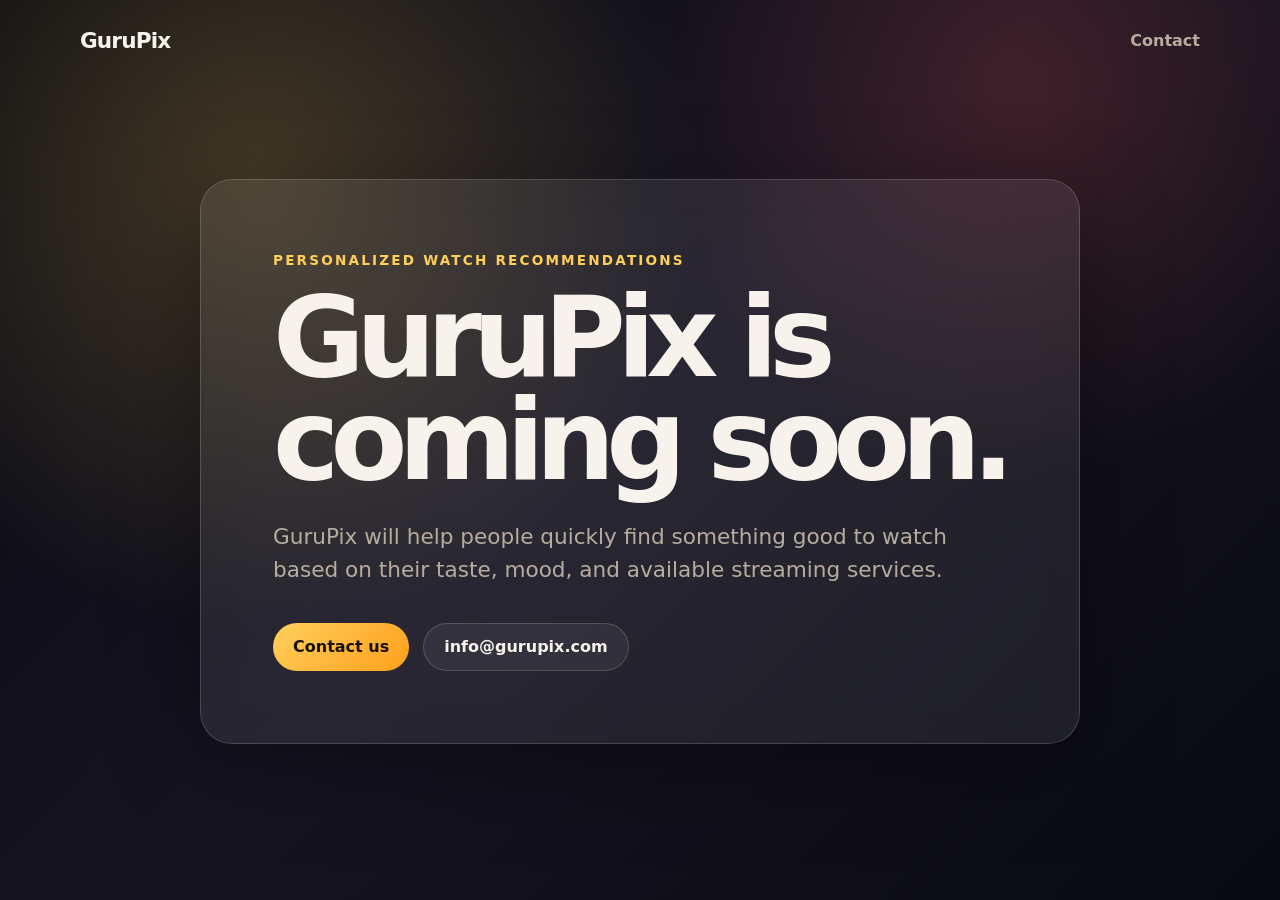
==== index.html @ 3fe3bb8f "Add local setup guide and placeholder website" ====
<!doctype html>
<html lang="en">
  <head>
    <meta charset="utf-8" />
    <meta name="viewport" content="width=device-width, initial-scale=1" />
    <title>GuruPix - Coming Soon</title>
    <meta
      name="description"
      content="GuruPix is a coming-soon app that helps people find what to watch next."
    />
    <link rel="stylesheet" href="./styles.css" />
  </head>
  <body>
    <header class="site-header">
      <a class="logo" href="./index.html">GuruPix</a>
      <nav aria-label="Main navigation">
        <a href="./contact.html">Contact</a>
      </nav>
    </header>

    <main class="hero">
      <section class="hero-card" aria-labelledby="page-title">
        <p class="eyebrow">Personalized watch recommendations</p>
        <h1 id="page-title">GuruPix is coming soon.</h1>
        <p class="lede">
          GuruPix will help people quickly find something good to watch based on
          their taste, mood, and available streaming services.
        </p>
        <div class="actions">
          <a class="button primary" href="./contact.html">Contact us</a>
          <a class="button secondary" href="mailto:info@gurupix.com">info@gurupix.com</a>
        </div>
      </section>
    </main>
  </body>
</html>
---- styles.css ----
:root {
  color-scheme: dark;
  --bg: #090a10;
  --panel: rgba(255, 255, 255, 0.08);
  --panel-border: rgba(255, 255, 255, 0.16);
  --text: #f7f3ec;
  --muted: #b7ad9f;
  --accent: #ffcf5c;
  --accent-strong: #ff9f1c;
}

* {
  box-sizing: border-box;
}

body {
  min-height: 100vh;
  margin: 0;
  font-family:
    Inter, ui-sans-serif, system-ui, -apple-system, BlinkMacSystemFont, "Segoe UI",
    sans-serif;
  color: var(--text);
  background:
    radial-gradient(circle at 20% 20%, rgba(255, 207, 92, 0.22), transparent 28rem),
    radial-gradient(circle at 80% 10%, rgba(255, 88, 88, 0.18), transparent 24rem),
    linear-gradient(135deg, #090a10 0%, #161421 48%, #090a10 100%);
}

a {
  color: inherit;
}

.site-header {
  display: flex;
  align-items: center;
  justify-content: space-between;
  width: min(1120px, calc(100% - 40px));
  margin: 0 auto;
  padding: 28px 0;
}

.logo {
  text-decoration: none;
  font-size: 1.35rem;
  font-weight: 800;
  letter-spacing: -0.04em;
}

nav a {
  color: var(--muted);
  text-decoration: none;
  font-weight: 650;
}

nav a:hover {
  color: var(--text);
}

.hero {
  display: grid;
  min-height: calc(100vh - 92px);
  place-items: center;
  padding: 32px 20px 80px;
}

.hero-card {
  width: min(880px, 100%);
  padding: clamp(32px, 6vw, 72px);
  border: 1px solid var(--panel-border);
  border-radius: 32px;
  background: var(--panel);
  box-shadow: 0 24px 90px rgba(0, 0, 0, 0.36);
  backdrop-filter: blur(18px);
}

.hero-card.narrow {
  width: min(720px, 100%);
}

.eyebrow {
  margin: 0 0 18px;
  color: var(--accent);
  font-size: 0.85rem;
  font-weight: 800;
  letter-spacing: 0.16em;
  text-transform: uppercase;
}

h1 {
  max-width: 760px;
  margin: 0;
  font-size: clamp(3rem, 9vw, 7rem);
  line-height: 0.92;
  letter-spacing: -0.08em;
}

.lede {
  max-width: 680px;
  margin: 28px 0 0;
  color: var(--muted);
  font-size: clamp(1.05rem, 2vw, 1.35rem);
  line-height: 1.55;
}

.actions {
  display: flex;
  flex-wrap: wrap;
  gap: 14px;
  margin-top: 36px;
}

.button {
  display: inline-flex;
  align-items: center;
  justify-content: center;
  min-height: 48px;
  padding: 0 20px;
  border-radius: 999px;
  text-decoration: none;
  font-weight: 800;
}

.button.primary {
  color: #171007;
  background: linear-gradient(135deg, var(--accent), var(--accent-strong));
}

.button.secondary {
  border: 1px solid var(--panel-border);
  color: var(--text);
  background: rgba(255, 255, 255, 0.06);
}

.contact-list {
  display: grid;
  gap: 14px;
  margin-top: 34px;
}

.contact-list a {
  display: block;
  padding: 18px 20px;
  border: 1px solid var(--panel-border);
  border-radius: 18px;
  color: var(--text);
  background: rgba(255, 255, 255, 0.06);
  text-decoration: none;
  font-weight: 750;
}

.contact-list a:hover {
  border-color: rgba(255, 207, 92, 0.55);
}

@media (max-width: 640px) {
  .site-header {
    width: min(100% - 28px, 1120px);
  }

  .hero {
    padding-inline: 14px;
  }

  .hero-card {
    border-radius: 24px;
  }
}
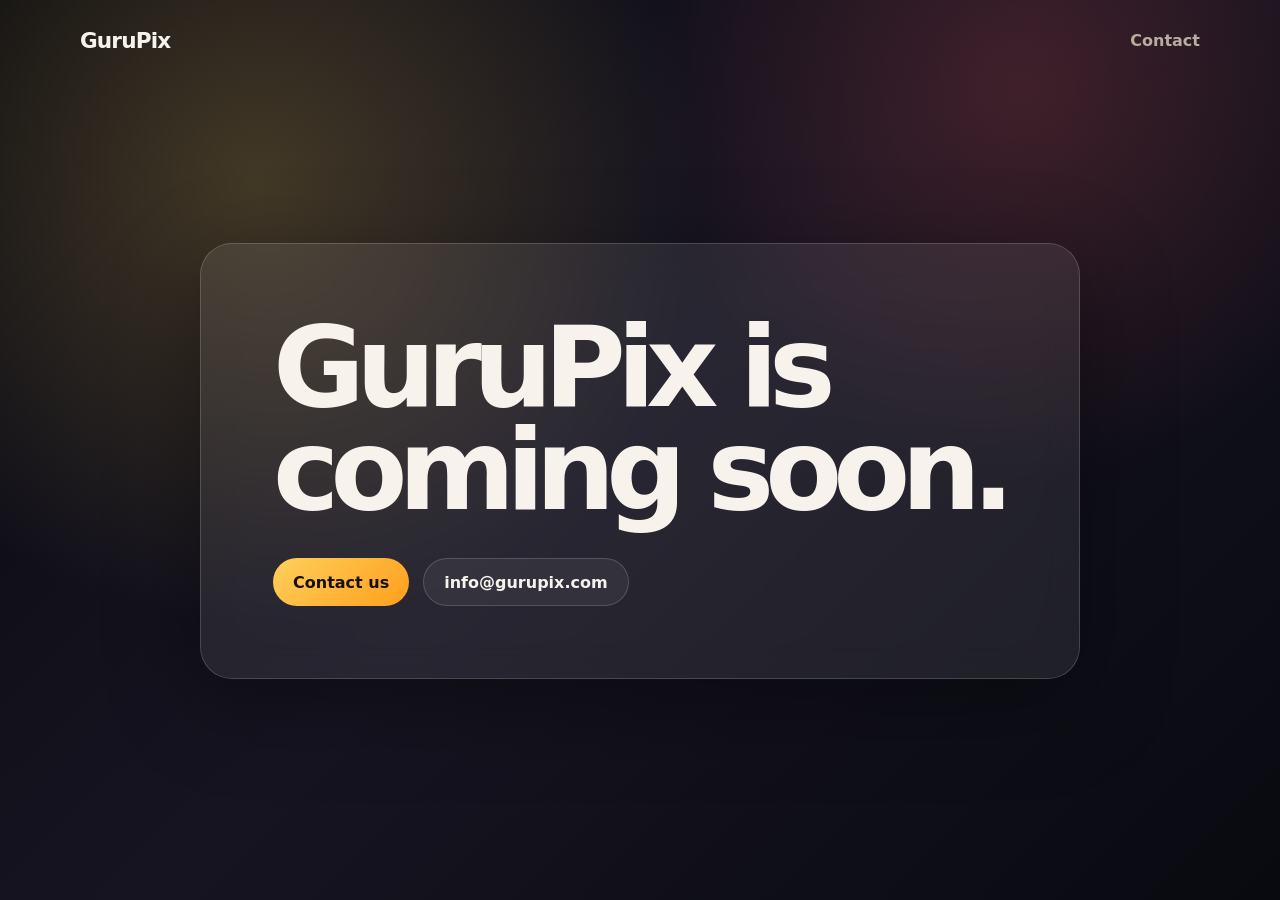
==== commit 6d13a9b0: "Simplify public website copy" ====
--- a/index.html
+++ b/index.html
@@ -4,10 +4,7 @@
     <meta charset="utf-8" />
     <meta name="viewport" content="width=device-width, initial-scale=1" />
     <title>GuruPix - Coming Soon</title>
-    <meta
-      name="description"
-      content="GuruPix is a coming-soon app that helps people find what to watch next."
-    />
+    <meta name="description" content="GuruPix is coming soon." />
     <link rel="stylesheet" href="./styles.css" />
   </head>
   <body>
@@ -20,12 +17,7 @@
 
     <main class="hero">
       <section class="hero-card" aria-labelledby="page-title">
-        <p class="eyebrow">Personalized watch recommendations</p>
         <h1 id="page-title">GuruPix is coming soon.</h1>
-        <p class="lede">
-          GuruPix will help people quickly find something good to watch based on
-          their taste, mood, and available streaming services.
-        </p>
         <div class="actions">
           <a class="button primary" href="./contact.html">Contact us</a>
           <a class="button secondary" href="mailto:info@gurupix.com">info@gurupix.com</a>
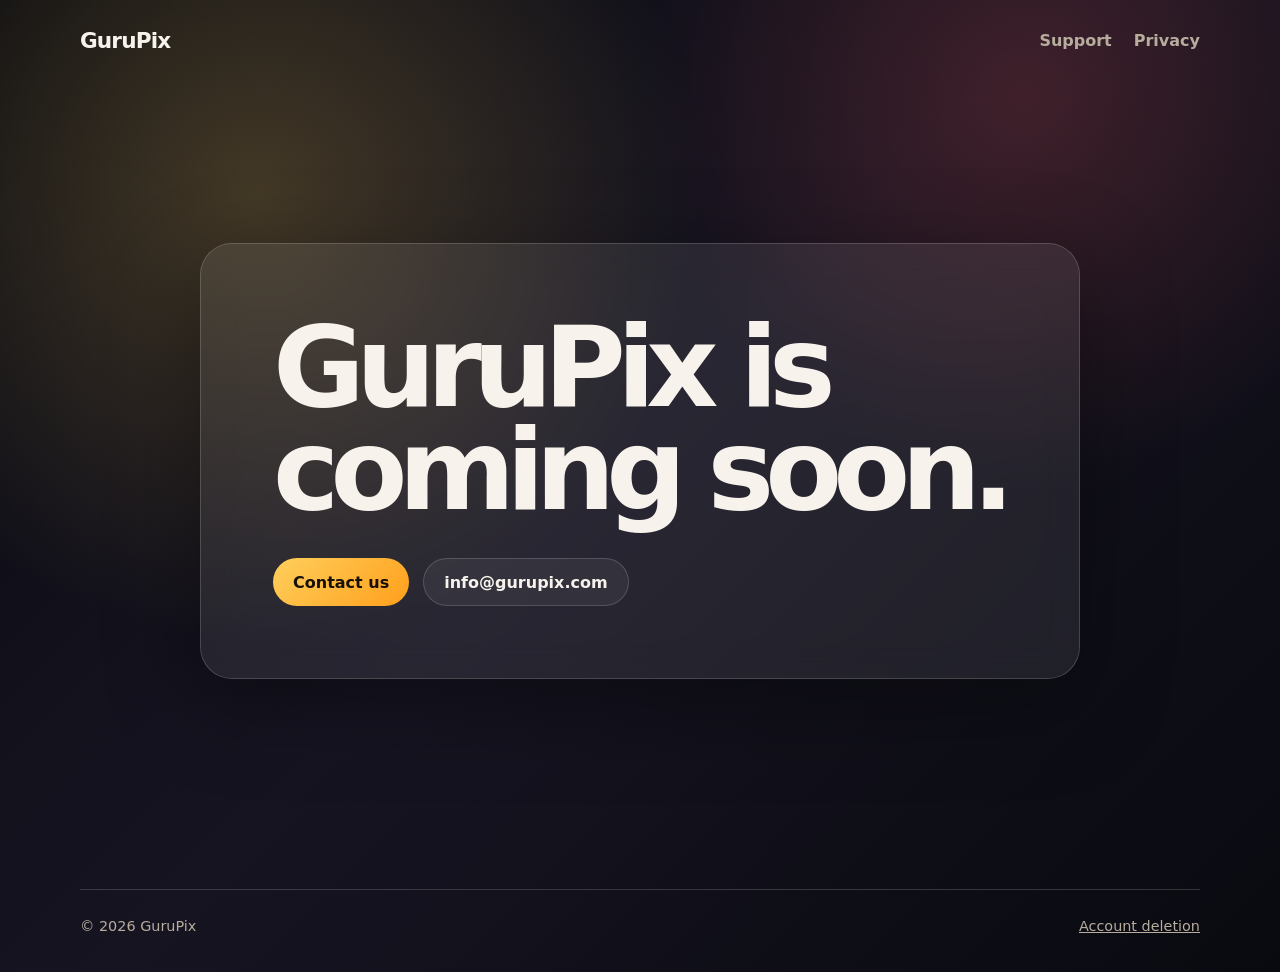
==== commit f179fa86: "Add privacy support and account deletion pages" ====
--- a/index.html
+++ b/index.html
@@ -11,7 +11,8 @@
     <header class="site-header">
       <a class="logo" href="./index.html">GuruPix</a>
       <nav aria-label="Main navigation">
-        <a href="./contact.html">Contact</a>
+        <a href="./support/">Support</a>
+        <a href="./privacy/">Privacy</a>
       </nav>
     </header>
 
@@ -24,5 +25,9 @@
         </div>
       </section>
     </main>
+    <footer class="site-footer">
+      <span>&copy; 2026 GuruPix</span>
+      <a href="./account-deletion/">Account deletion</a>
+    </footer>
   </body>
 </html>
--- a/styles.css
+++ b/styles.css
@@ -52,6 +52,11 @@
   font-weight: 650;
 }
 
+nav {
+  display: flex;
+  gap: 22px;
+}
+
 nav a:hover {
   color: var(--text);
 }
@@ -152,11 +157,116 @@
   border-color: rgba(255, 207, 92, 0.55);
 }
 
+.document-shell {
+  width: min(840px, calc(100% - 40px));
+  margin: 40px auto 80px;
+}
+
+.document-header {
+  border-bottom: 1px solid var(--panel-border);
+  padding-bottom: 32px;
+}
+
+.document-header h1 {
+  max-width: 760px;
+  font-size: clamp(2.5rem, 7vw, 5.5rem);
+  line-height: 1;
+}
+
+.updated {
+  margin: 18px 0 0;
+  color: var(--muted);
+  font-size: 0.92rem;
+}
+
+.document-content {
+  padding-top: 18px;
+}
+
+.document-content section {
+  padding: 24px 0;
+  border-bottom: 1px solid var(--panel-border);
+}
+
+.document-content h2 {
+  margin: 0 0 12px;
+  font-size: 1.35rem;
+}
+
+.document-content p,
+.document-content li {
+  color: var(--muted);
+  font-size: 1rem;
+  line-height: 1.7;
+}
+
+.document-content p {
+  margin: 0;
+}
+
+.document-content p + p {
+  margin-top: 12px;
+}
+
+.document-content ul,
+.document-content ol {
+  margin: 12px 0 0;
+  padding-left: 24px;
+}
+
+.document-content strong {
+  color: var(--text);
+}
+
+.document-content a {
+  color: var(--accent);
+}
+
+.notice {
+  margin: 26px 0 4px;
+  padding: 16px 18px;
+  border: 1px solid rgba(255, 207, 92, 0.45);
+  border-radius: 8px;
+  color: var(--muted);
+  background: rgba(255, 207, 92, 0.08);
+  line-height: 1.6;
+}
+
+.support-actions {
+  display: flex;
+  flex-wrap: wrap;
+  gap: 12px;
+  margin-top: 22px;
+}
+
+.site-footer {
+  display: flex;
+  justify-content: space-between;
+  width: min(1120px, calc(100% - 40px));
+  margin: 0 auto;
+  padding: 28px 0 38px;
+  border-top: 1px solid var(--panel-border);
+  color: var(--muted);
+  font-size: 0.9rem;
+}
+
+.site-footer a {
+  color: var(--muted);
+}
+
 @media (max-width: 640px) {
   .site-header {
     width: min(100% - 28px, 1120px);
   }
 
+  nav {
+    gap: 12px;
+  }
+
+  .document-shell {
+    width: min(100% - 28px, 840px);
+  }
+
   .hero {
     padding-inline: 14px;
   }
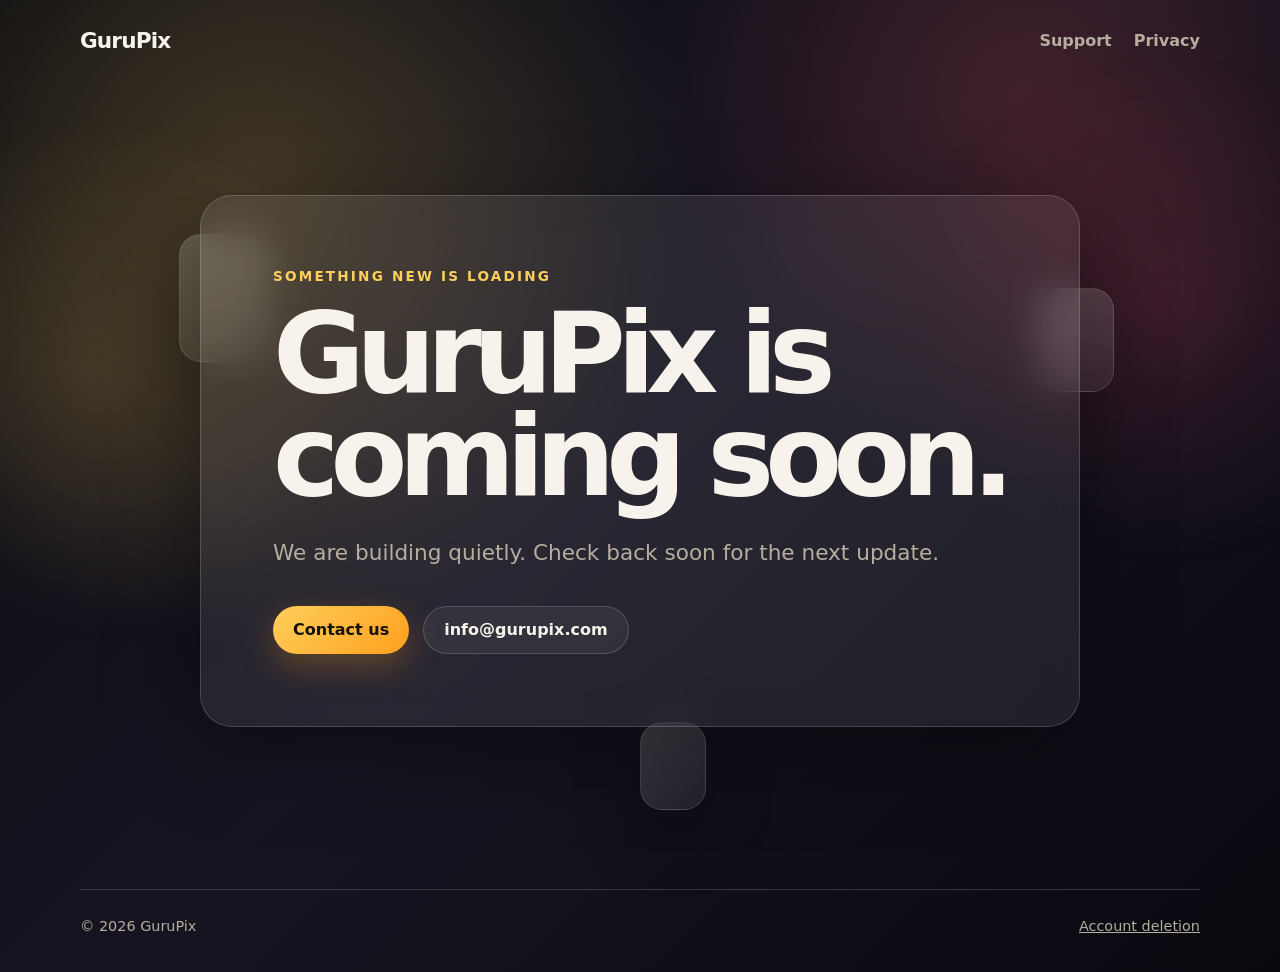
==== commit 6593da64: "Preserve public site design on policy pages" ====
--- a/index.html
+++ b/index.html
@@ -8,6 +8,14 @@
     <link rel="stylesheet" href="./styles.css" />
   </head>
   <body>
+    <div class="ambient ambient-one" aria-hidden="true"></div>
+    <div class="ambient ambient-two" aria-hidden="true"></div>
+    <div class="orbital" aria-hidden="true">
+      <span class="tile tile-one"></span>
+      <span class="tile tile-two"></span>
+      <span class="tile tile-three"></span>
+    </div>
+
     <header class="site-header">
       <a class="logo" href="./index.html">GuruPix</a>
       <nav aria-label="Main navigation">
@@ -18,7 +26,9 @@
 
     <main class="hero">
       <section class="hero-card" aria-labelledby="page-title">
+        <p class="eyebrow">Something new is loading</p>
         <h1 id="page-title">GuruPix is coming soon.</h1>
+        <p class="lede">We are building quietly. Check back soon for the next update.</p>
         <div class="actions">
           <a class="button primary" href="./contact.html">Contact us</a>
           <a class="button secondary" href="mailto:info@gurupix.com">info@gurupix.com</a>
--- a/styles.css
+++ b/styles.css
@@ -24,6 +24,77 @@
     radial-gradient(circle at 20% 20%, rgba(255, 207, 92, 0.22), transparent 28rem),
     radial-gradient(circle at 80% 10%, rgba(255, 88, 88, 0.18), transparent 24rem),
     linear-gradient(135deg, #090a10 0%, #161421 48%, #090a10 100%);
+  overflow-x: hidden;
+}
+
+.ambient {
+  position: fixed;
+  border-radius: 999px;
+  filter: blur(6px);
+  opacity: 0.58;
+  pointer-events: none;
+  transform: translate3d(0, 0, 0);
+}
+
+.ambient-one {
+  width: 36rem;
+  height: 36rem;
+  left: -12rem;
+  top: 10vh;
+  background: radial-gradient(circle, rgba(255, 207, 92, 0.22), transparent 66%);
+  animation: drift-one 14s ease-in-out infinite alternate;
+}
+
+.ambient-two {
+  width: 34rem;
+  height: 34rem;
+  right: -10rem;
+  top: 4vh;
+  background: radial-gradient(circle, rgba(255, 80, 126, 0.22), transparent 68%);
+  animation: drift-two 16s ease-in-out infinite alternate;
+}
+
+.orbital {
+  position: fixed;
+  inset: 0;
+  z-index: 0;
+  pointer-events: none;
+}
+
+.tile {
+  position: absolute;
+  display: block;
+  width: 92px;
+  height: 128px;
+  border: 1px solid rgba(255, 255, 255, 0.13);
+  border-radius: 22px;
+  background:
+    linear-gradient(145deg, rgba(255, 255, 255, 0.16), rgba(255, 255, 255, 0.03)),
+    rgba(255, 255, 255, 0.04);
+  box-shadow: 0 24px 70px rgba(0, 0, 0, 0.22);
+  backdrop-filter: blur(16px);
+}
+
+.tile-one {
+  left: 14vw;
+  top: 26vh;
+  animation: float-one 7s ease-in-out infinite;
+}
+
+.tile-two {
+  right: 13vw;
+  top: 32vh;
+  width: 76px;
+  height: 104px;
+  animation: float-two 8s ease-in-out infinite;
+}
+
+.tile-three {
+  left: 50%;
+  bottom: 10vh;
+  width: 66px;
+  height: 88px;
+  animation: float-three 9s ease-in-out infinite;
 }
 
 a {
@@ -31,6 +102,8 @@
 }
 
 .site-header {
+  position: relative;
+  z-index: 2;
   display: flex;
   align-items: center;
   justify-content: space-between;
@@ -46,6 +119,22 @@
   letter-spacing: -0.04em;
 }
 
+.logo,
+nav a,
+.button {
+  transition:
+    color 180ms ease,
+    border-color 180ms ease,
+    transform 180ms ease,
+    background 180ms ease;
+}
+
+.logo:hover,
+nav a:hover,
+.button:hover {
+  transform: translateY(-1px);
+}
+
 nav a {
   color: var(--muted);
   text-decoration: none;
@@ -62,6 +151,8 @@
 }
 
 .hero {
+  position: relative;
+  z-index: 1;
   display: grid;
   min-height: calc(100vh - 92px);
   place-items: center;
@@ -76,6 +167,7 @@
   background: var(--panel);
   box-shadow: 0 24px 90px rgba(0, 0, 0, 0.36);
   backdrop-filter: blur(18px);
+  animation: card-in 720ms ease-out both;
 }
 
 .hero-card.narrow {
@@ -128,6 +220,7 @@
 .button.primary {
   color: #171007;
   background: linear-gradient(135deg, var(--accent), var(--accent-strong));
+  box-shadow: 0 12px 34px rgba(255, 159, 28, 0.28);
 }
 
 .button.secondary {
@@ -158,6 +251,8 @@
 }
 
 .document-shell {
+  position: relative;
+  z-index: 1;
   width: min(840px, calc(100% - 40px));
   margin: 40px auto 80px;
 }
@@ -240,6 +335,8 @@
 }
 
 .site-footer {
+  position: relative;
+  z-index: 1;
   display: flex;
   justify-content: space-between;
   width: min(1120px, calc(100% - 40px));
@@ -250,6 +347,82 @@
   font-size: 0.9rem;
 }
 
+@keyframes card-in {
+  from {
+    opacity: 0;
+    transform: translateY(18px) scale(0.985);
+  }
+
+  to {
+    opacity: 1;
+    transform: translateY(0) scale(1);
+  }
+}
+
+@keyframes drift-one {
+  from {
+    transform: translate3d(0, 0, 0) scale(1);
+  }
+
+  to {
+    transform: translate3d(6rem, 2rem, 0) scale(1.08);
+  }
+}
+
+@keyframes drift-two {
+  from {
+    transform: translate3d(0, 0, 0) scale(1);
+  }
+
+  to {
+    transform: translate3d(-5rem, 4rem, 0) scale(1.06);
+  }
+}
+
+@keyframes float-one {
+  0%,
+  100% {
+    transform: translateY(0) rotate(-10deg);
+  }
+
+  50% {
+    transform: translateY(-18px) rotate(-6deg);
+  }
+}
+
+@keyframes float-two {
+  0%,
+  100% {
+    transform: translateY(0) rotate(12deg);
+  }
+
+  50% {
+    transform: translateY(16px) rotate(8deg);
+  }
+}
+
+@keyframes float-three {
+  0%,
+  100% {
+    transform: translateX(-50%) translateY(0) rotate(7deg);
+  }
+
+  50% {
+    transform: translateX(-50%) translateY(-14px) rotate(12deg);
+  }
+}
+
+@media (prefers-reduced-motion: reduce) {
+  *,
+  *::before,
+  *::after {
+    animation-duration: 1ms !important;
+    animation-iteration-count: 1 !important;
+    scroll-behavior: auto !important;
+    transition-duration: 1ms !important;
+  }
+}
+
 .site-footer a {
   color: var(--muted);
 }
@@ -274,4 +447,22 @@
   .hero-card {
     border-radius: 24px;
   }
-}
+
+  .tile {
+    opacity: 0.48;
+  }
+
+  .tile-one {
+    left: -18px;
+    top: 22vh;
+  }
+
+  .tile-two {
+    right: -18px;
+    top: 18vh;
+  }
+
+  .tile-three {
+    display: none;
+  }
+}
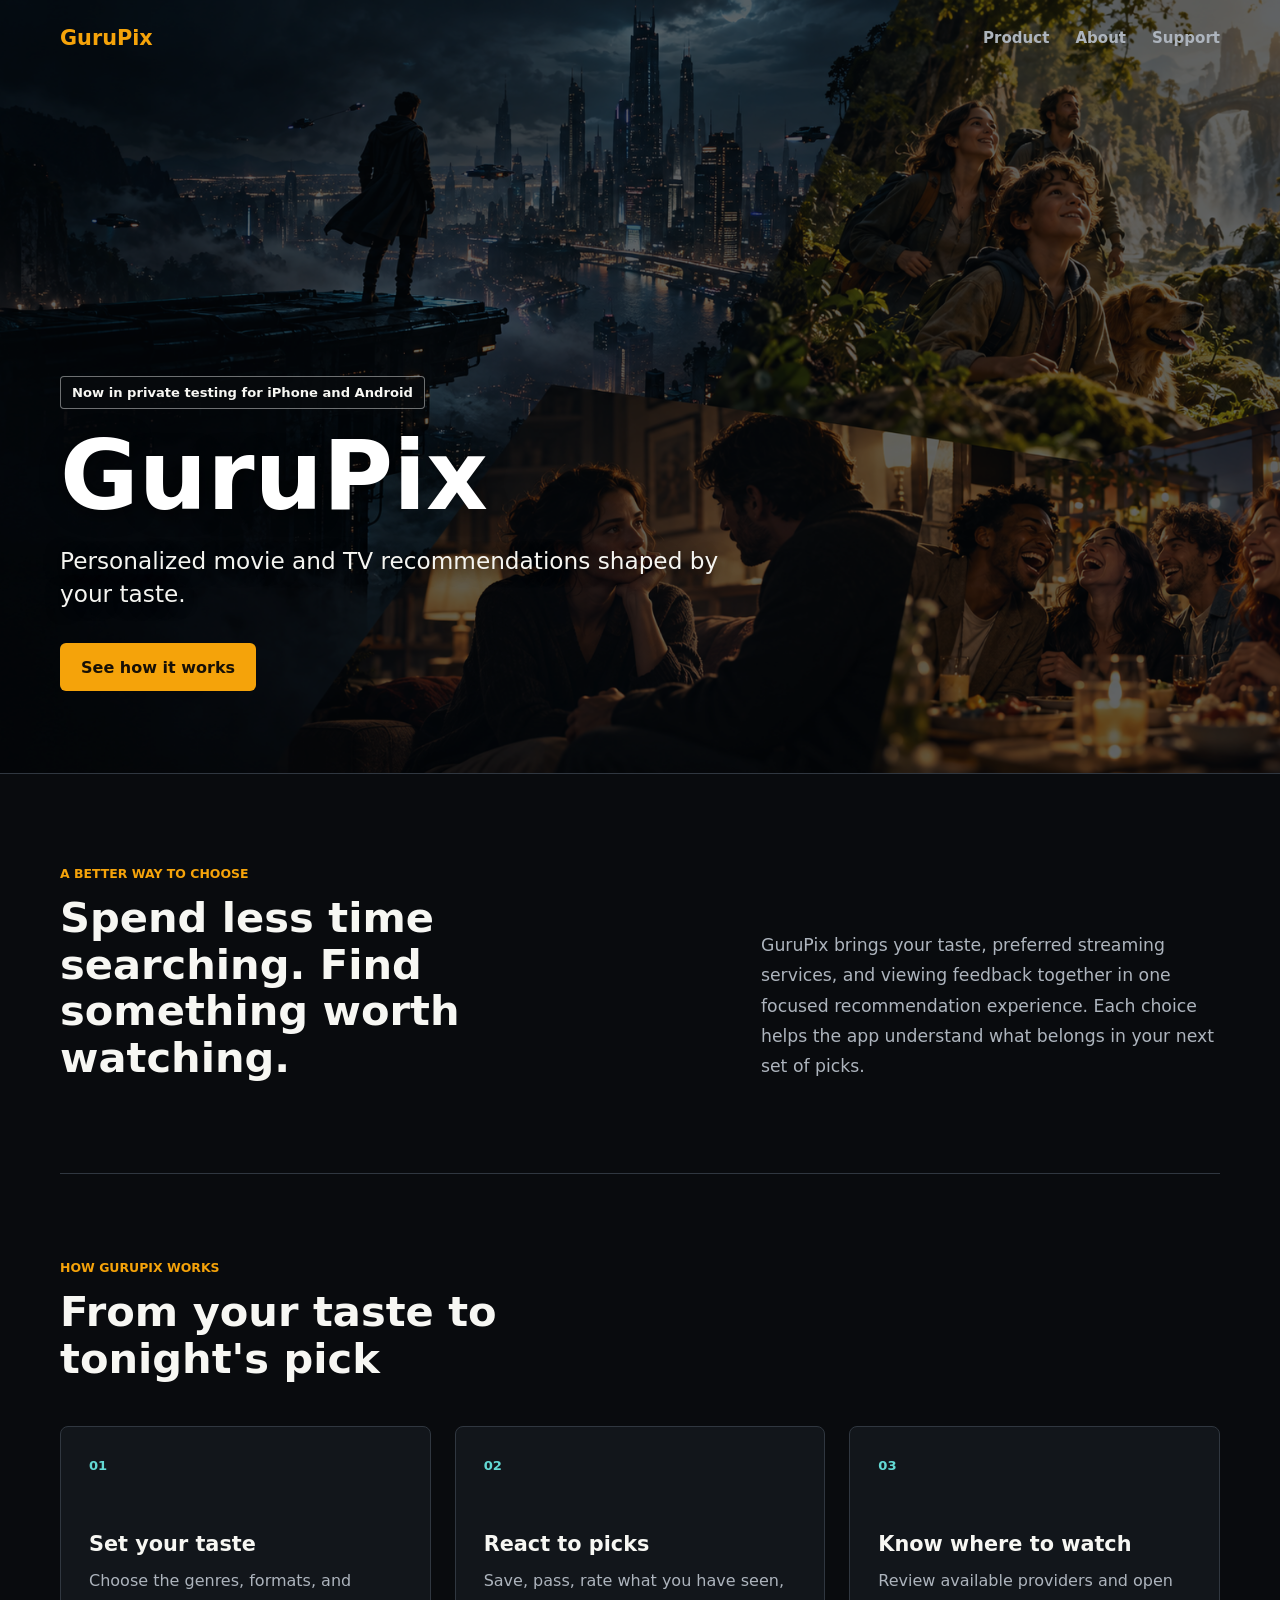
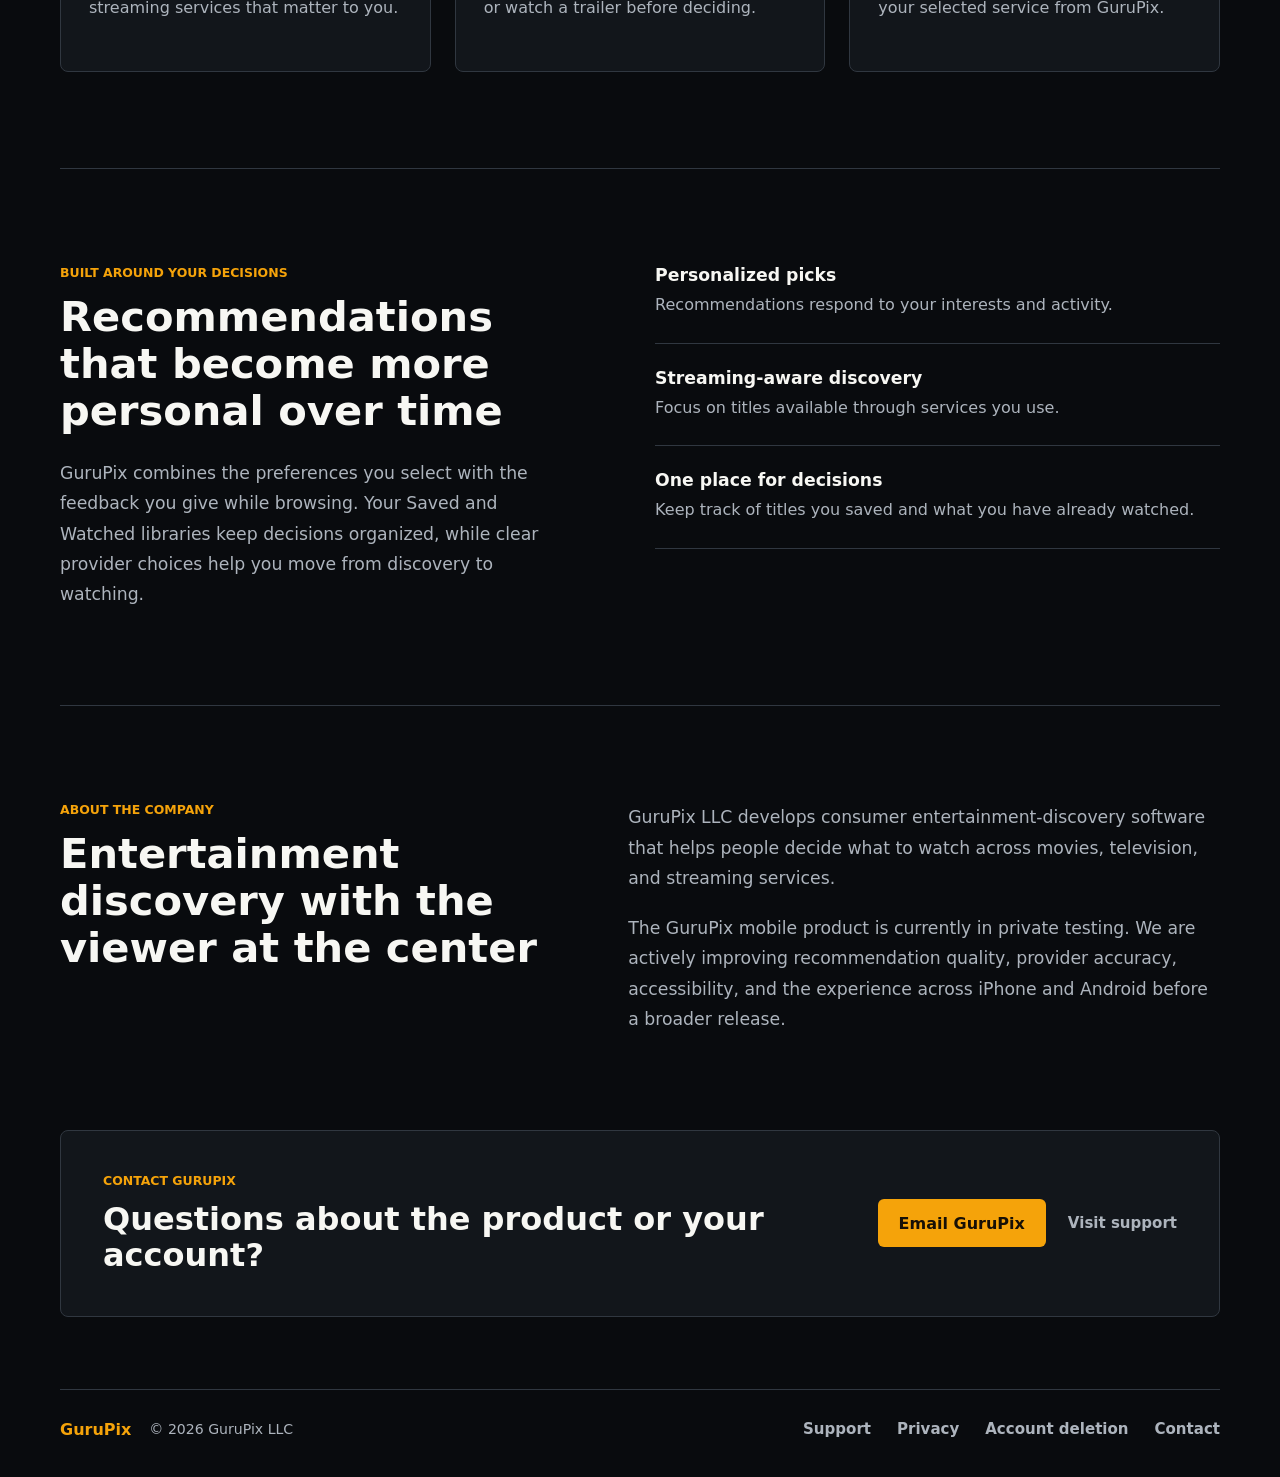
==== commit a8ce627c: "Launch public GuruPix company website" ====
--- a/index.html
+++ b/index.html
@@ -3,41 +3,165 @@
   <head>
     <meta charset="utf-8" />
     <meta name="viewport" content="width=device-width, initial-scale=1" />
-    <title>GuruPix - Coming Soon</title>
-    <meta name="description" content="GuruPix is coming soon." />
+    <title>GuruPix - Personalized Movie and TV Recommendations</title>
+    <meta
+      name="description"
+      content="GuruPix helps you find movies and TV shows that match your taste and streaming services."
+    />
+    <link rel="canonical" href="https://gurupix.com/" />
+    <meta property="og:title" content="GuruPix - Find your next watch" />
+    <meta
+      property="og:description"
+      content="Personalized movie and TV recommendations shaped by your taste."
+    />
+    <meta property="og:type" content="website" />
+    <meta property="og:url" content="https://gurupix.com/" />
+    <meta property="og:image" content="https://gurupix.com/assets/gurupix-hero.png" />
     <link rel="stylesheet" href="./styles.css" />
+    <script type="application/ld+json">
+      {
+        "@context": "https://schema.org",
+        "@type": "Organization",
+        "name": "GuruPix LLC",
+        "url": "https://gurupix.com/",
+        "email": "info@gurupix.com",
+        "brand": { "@type": "Brand", "name": "GuruPix" }
+      }
+    </script>
   </head>
-  <body>
-    <div class="ambient ambient-one" aria-hidden="true"></div>
-    <div class="ambient ambient-two" aria-hidden="true"></div>
-    <div class="orbital" aria-hidden="true">
-      <span class="tile tile-one"></span>
-      <span class="tile tile-two"></span>
-      <span class="tile tile-three"></span>
-    </div>
-
-    <header class="site-header">
-      <a class="logo" href="./index.html">GuruPix</a>
+  <body class="home-page">
+    <header class="site-header home-header">
+      <a class="logo" href="#top" aria-label="GuruPix home">GuruPix</a>
       <nav aria-label="Main navigation">
+        <a href="#product">Product</a>
+        <a href="#about">About</a>
         <a href="./support/">Support</a>
-        <a href="./privacy/">Privacy</a>
       </nav>
     </header>
 
-    <main class="hero">
-      <section class="hero-card" aria-labelledby="page-title">
-        <p class="eyebrow">Something new is loading</p>
-        <h1 id="page-title">GuruPix is coming soon.</h1>
-        <p class="lede">We are building quietly. Check back soon for the next update.</p>
-        <div class="actions">
-          <a class="button primary" href="./contact.html">Contact us</a>
-          <a class="button secondary" href="mailto:info@gurupix.com">info@gurupix.com</a>
+    <main>
+      <section class="home-hero" id="top" aria-labelledby="page-title">
+        <img
+          class="hero-image"
+          src="./assets/gurupix-hero.png"
+          alt="Original scenes representing science fiction, family adventure, drama, and comedy"
+          width="1672"
+          height="941"
+        />
+        <div class="hero-shade" aria-hidden="true"></div>
+        <div class="hero-content">
+          <p class="status-label">Now in private testing for iPhone and Android</p>
+          <h1 id="page-title">GuruPix</h1>
+          <p class="hero-statement">
+            Personalized movie and TV recommendations shaped by your taste.
+          </p>
+          <a class="button primary" href="#product">See how it works</a>
+        </div>
+      </section>
+
+      <section class="intro-section" id="product" aria-labelledby="product-title">
+        <div class="section-heading">
+          <p class="eyebrow">A better way to choose</p>
+          <h2 id="product-title">Spend less time searching. Find something worth watching.</h2>
+        </div>
+        <p class="section-copy">
+          GuruPix brings your taste, preferred streaming services, and viewing
+          feedback together in one focused recommendation experience. Each choice
+          helps the app understand what belongs in your next set of picks.
+        </p>
+      </section>
+
+      <section class="steps-section" aria-labelledby="how-title">
+        <div class="section-heading compact">
+          <p class="eyebrow">How GuruPix works</p>
+          <h2 id="how-title">From your taste to tonight's pick</h2>
+        </div>
+        <ol class="steps-grid">
+          <li>
+            <span class="step-number">01</span>
+            <h3>Set your taste</h3>
+            <p>Choose the genres, formats, and streaming services that matter to you.</p>
+          </li>
+          <li>
+            <span class="step-number">02</span>
+            <h3>React to picks</h3>
+            <p>Save, pass, rate what you have seen, or watch a trailer before deciding.</p>
+          </li>
+          <li>
+            <span class="step-number">03</span>
+            <h3>Know where to watch</h3>
+            <p>Review available providers and open your selected service from GuruPix.</p>
+          </li>
+        </ol>
+      </section>
+
+      <section class="capabilities-section" aria-labelledby="capabilities-title">
+        <div class="capabilities-copy">
+          <p class="eyebrow">Built around your decisions</p>
+          <h2 id="capabilities-title">Recommendations that become more personal over time</h2>
+          <p>
+            GuruPix combines the preferences you select with the feedback you give
+            while browsing. Your Saved and Watched libraries keep decisions organized,
+            while clear provider choices help you move from discovery to watching.
+          </p>
+        </div>
+        <ul class="feature-list">
+          <li>
+            <strong>Personalized picks</strong>
+            <span>Recommendations respond to your interests and activity.</span>
+          </li>
+          <li>
+            <strong>Streaming-aware discovery</strong>
+            <span>Focus on titles available through services you use.</span>
+          </li>
+          <li>
+            <strong>One place for decisions</strong>
+            <span>Keep track of titles you saved and what you have already watched.</span>
+          </li>
+        </ul>
+      </section>
+
+      <section class="about-section" id="about" aria-labelledby="about-title">
+        <div>
+          <p class="eyebrow">About the company</p>
+          <h2 id="about-title">Entertainment discovery with the viewer at the center</h2>
+        </div>
+        <div class="about-copy">
+          <p>
+            GuruPix LLC develops consumer entertainment-discovery software that helps
+            people decide what to watch across movies, television, and streaming services.
+          </p>
+          <p>
+            The GuruPix mobile product is currently in private testing. We are actively
+            improving recommendation quality, provider accuracy, accessibility, and the
+            experience across iPhone and Android before a broader release.
+          </p>
+        </div>
+      </section>
+
+      <section class="contact-band" aria-labelledby="contact-title">
+        <div>
+          <p class="eyebrow">Contact GuruPix</p>
+          <h2 id="contact-title">Questions about the product or your account?</h2>
+        </div>
+        <div class="contact-actions">
+          <a class="button primary" href="mailto:info@gurupix.com">Email GuruPix</a>
+          <a class="text-link" href="./support/">Visit support</a>
         </div>
       </section>
     </main>
-    <footer class="site-footer">
-      <span>&copy; 2026 GuruPix</span>
-      <a href="./account-deletion/">Account deletion</a>
+
+    <footer class="site-footer full-footer">
+      <div>
+        <a class="footer-brand" href="#top">GuruPix</a>
+        <span>&copy; 2026 GuruPix LLC</span>
+      </div>
+      <nav aria-label="Footer navigation">
+        <a href="./support/">Support</a>
+        <a href="./privacy/">Privacy</a>
+        <a href="./account-deletion/">Account deletion</a>
+        <a href="./contact.html">Contact</a>
+      </nav>
     </footer>
   </body>
 </html>
--- a/styles.css
+++ b/styles.css
@@ -1,468 +1,340 @@
 :root {
   color-scheme: dark;
-  --bg: #090a10;
-  --panel: rgba(255, 255, 255, 0.08);
-  --panel-border: rgba(255, 255, 255, 0.16);
-  --text: #f7f3ec;
-  --muted: #b7ad9f;
-  --accent: #ffcf5c;
-  --accent-strong: #ff9f1c;
-}
-
-* {
-  box-sizing: border-box;
-}
-
+  --bg: #090b0e;
+  --surface: #12161b;
+  --surface-raised: #191e24;
+  --line: #303740;
+  --text: #f7f7f3;
+  --muted: #adb4bd;
+  --accent: #f5a30a;
+  --accent-hover: #ffb52b;
+  --cyan: #63d9d4;
+  --content: 1160px;
+}
+
+* { box-sizing: border-box; }
+html { scroll-behavior: smooth; }
 body {
   min-height: 100vh;
   margin: 0;
-  font-family:
-    Inter, ui-sans-serif, system-ui, -apple-system, BlinkMacSystemFont, "Segoe UI",
-    sans-serif;
   color: var(--text);
-  background:
-    radial-gradient(circle at 20% 20%, rgba(255, 207, 92, 0.22), transparent 28rem),
-    radial-gradient(circle at 80% 10%, rgba(255, 88, 88, 0.18), transparent 24rem),
-    linear-gradient(135deg, #090a10 0%, #161421 48%, #090a10 100%);
-  overflow-x: hidden;
-}
-
-.ambient {
-  position: fixed;
-  border-radius: 999px;
-  filter: blur(6px);
-  opacity: 0.58;
-  pointer-events: none;
-  transform: translate3d(0, 0, 0);
-}
-
-.ambient-one {
-  width: 36rem;
-  height: 36rem;
-  left: -12rem;
-  top: 10vh;
-  background: radial-gradient(circle, rgba(255, 207, 92, 0.22), transparent 66%);
-  animation: drift-one 14s ease-in-out infinite alternate;
-}
-
-.ambient-two {
-  width: 34rem;
-  height: 34rem;
-  right: -10rem;
-  top: 4vh;
-  background: radial-gradient(circle, rgba(255, 80, 126, 0.22), transparent 68%);
-  animation: drift-two 16s ease-in-out infinite alternate;
-}
-
-.orbital {
-  position: fixed;
-  inset: 0;
-  z-index: 0;
-  pointer-events: none;
-}
-
-.tile {
-  position: absolute;
-  display: block;
-  width: 92px;
-  height: 128px;
-  border: 1px solid rgba(255, 255, 255, 0.13);
-  border-radius: 22px;
-  background:
-    linear-gradient(145deg, rgba(255, 255, 255, 0.16), rgba(255, 255, 255, 0.03)),
-    rgba(255, 255, 255, 0.04);
-  box-shadow: 0 24px 70px rgba(0, 0, 0, 0.22);
-  backdrop-filter: blur(16px);
-}
-
-.tile-one {
-  left: 14vw;
-  top: 26vh;
-  animation: float-one 7s ease-in-out infinite;
-}
-
-.tile-two {
-  right: 13vw;
-  top: 32vh;
-  width: 76px;
-  height: 104px;
-  animation: float-two 8s ease-in-out infinite;
-}
-
-.tile-three {
-  left: 50%;
-  bottom: 10vh;
-  width: 66px;
-  height: 88px;
-  animation: float-three 9s ease-in-out infinite;
-}
-
-a {
-  color: inherit;
-}
+  background: var(--bg);
+  font-family: Inter, ui-sans-serif, system-ui, -apple-system, BlinkMacSystemFont, "Segoe UI", sans-serif;
+  letter-spacing: 0;
+}
+a { color: inherit; }
+img { display: block; max-width: 100%; }
+.ambient, .orbital { display: none; }
 
 .site-header {
   position: relative;
-  z-index: 2;
+  z-index: 10;
   display: flex;
   align-items: center;
   justify-content: space-between;
-  width: min(1120px, calc(100% - 40px));
+  width: min(var(--content), calc(100% - 48px));
+  min-height: 76px;
   margin: 0 auto;
-  padding: 28px 0;
-}
-
-.logo {
+}
+.home-header { position: absolute; right: 0; left: 0; }
+.logo, .footer-brand {
+  color: var(--accent);
   text-decoration: none;
-  font-size: 1.35rem;
-  font-weight: 800;
-  letter-spacing: -0.04em;
-}
-
-.logo,
-nav a,
-.button {
-  transition:
-    color 180ms ease,
-    border-color 180ms ease,
-    transform 180ms ease,
-    background 180ms ease;
-}
-
-.logo:hover,
-nav a:hover,
-.button:hover {
-  transform: translateY(-1px);
-}
-
-nav a {
+  font-size: 1.3rem;
+  font-weight: 850;
+}
+.site-header nav, .site-footer nav {
+  display: flex;
+  align-items: center;
+  gap: 26px;
+}
+.site-header nav a, .site-footer nav a, .text-link {
   color: var(--muted);
   text-decoration: none;
-  font-weight: 650;
-}
-
-nav {
-  display: flex;
-  gap: 22px;
-}
-
-nav a:hover {
-  color: var(--text);
-}
-
-.hero {
+  font-size: 0.94rem;
+  font-weight: 700;
+}
+.site-header nav a:hover, .site-header nav a:focus-visible,
+.site-footer nav a:hover, .site-footer nav a:focus-visible,
+.text-link:hover, .text-link:focus-visible { color: var(--text); }
+
+.home-hero {
+  position: relative;
+  display: flex;
+  min-height: min(780px, 86vh);
+  align-items: flex-end;
+  overflow: hidden;
+  border-bottom: 1px solid var(--line);
+}
+.hero-image, .hero-shade {
+  position: absolute;
+  inset: 0;
+  width: 100%;
+  height: 100%;
+}
+.hero-image { object-fit: cover; object-position: center; }
+.hero-shade { background: rgba(4, 7, 10, 0.62); }
+.hero-content {
   position: relative;
   z-index: 1;
-  display: grid;
-  min-height: calc(100vh - 92px);
-  place-items: center;
-  padding: 32px 20px 80px;
-}
-
-.hero-card {
-  width: min(880px, 100%);
-  padding: clamp(32px, 6vw, 72px);
-  border: 1px solid var(--panel-border);
-  border-radius: 32px;
-  background: var(--panel);
-  box-shadow: 0 24px 90px rgba(0, 0, 0, 0.36);
-  backdrop-filter: blur(18px);
-  animation: card-in 720ms ease-out both;
-}
-
-.hero-card.narrow {
-  width: min(720px, 100%);
-}
-
-.eyebrow {
-  margin: 0 0 18px;
-  color: var(--accent);
-  font-size: 0.85rem;
-  font-weight: 800;
-  letter-spacing: 0.16em;
-  text-transform: uppercase;
-}
-
-h1 {
-  max-width: 760px;
-  margin: 0;
-  font-size: clamp(3rem, 9vw, 7rem);
-  line-height: 0.92;
-  letter-spacing: -0.08em;
-}
-
-.lede {
+  width: min(var(--content), calc(100% - 48px));
+  margin: 0 auto;
+  padding: 160px 0 82px;
+}
+.status-label {
+  display: inline-block;
+  margin: 0 0 22px;
+  padding: 8px 11px;
+  border: 1px solid rgba(255, 255, 255, 0.42);
+  border-radius: 4px;
+  color: var(--text);
+  background: rgba(9, 11, 14, 0.74);
+  font-size: 0.82rem;
+  font-weight: 750;
+}
+h1, h2, h3, p { letter-spacing: 0; }
+.home-hero h1 {
+  margin: 0;
+  color: #fff;
+  font-size: 6rem;
+  line-height: 0.94;
+  text-shadow: 0 2px 22px rgba(0, 0, 0, 0.62);
+}
+.hero-statement {
   max-width: 680px;
-  margin: 28px 0 0;
-  color: var(--muted);
-  font-size: clamp(1.05rem, 2vw, 1.35rem);
-  line-height: 1.55;
-}
-
-.actions {
-  display: flex;
-  flex-wrap: wrap;
-  gap: 14px;
-  margin-top: 36px;
-}
-
+  margin: 22px 0 32px;
+  color: #f5f5f1;
+  font-size: 1.45rem;
+  line-height: 1.45;
+  text-shadow: 0 2px 16px rgba(0, 0, 0, 0.72);
+}
 .button {
   display: inline-flex;
+  min-height: 48px;
   align-items: center;
   justify-content: center;
-  min-height: 48px;
   padding: 0 20px;
-  border-radius: 999px;
+  border: 1px solid transparent;
+  border-radius: 6px;
   text-decoration: none;
   font-weight: 800;
-}
-
-.button.primary {
-  color: #171007;
-  background: linear-gradient(135deg, var(--accent), var(--accent-strong));
-  box-shadow: 0 12px 34px rgba(255, 159, 28, 0.28);
-}
-
-.button.secondary {
-  border: 1px solid var(--panel-border);
-  color: var(--text);
-  background: rgba(255, 255, 255, 0.06);
-}
-
-.contact-list {
-  display: grid;
-  gap: 14px;
-  margin-top: 34px;
-}
-
-.contact-list a {
-  display: block;
-  padding: 18px 20px;
-  border: 1px solid var(--panel-border);
-  border-radius: 18px;
-  color: var(--text);
-  background: rgba(255, 255, 255, 0.06);
-  text-decoration: none;
-  font-weight: 750;
-}
-
-.contact-list a:hover {
-  border-color: rgba(255, 207, 92, 0.55);
-}
+  transition: background-color 160ms ease, border-color 160ms ease, color 160ms ease;
+}
+.button.primary { color: #171006; background: var(--accent); }
+.button.primary:hover, .button.primary:focus-visible { background: var(--accent-hover); }
+.button.secondary { border-color: var(--line); color: var(--text); background: var(--surface-raised); }
+.button.secondary:hover, .button.secondary:focus-visible { border-color: var(--muted); }
+
+.intro-section, .steps-section, .capabilities-section, .about-section, .contact-band {
+  width: min(var(--content), calc(100% - 48px));
+  margin: 0 auto;
+}
+.intro-section {
+  display: grid;
+  grid-template-columns: minmax(0, 1.15fr) minmax(300px, 0.85fr);
+  gap: 80px;
+  padding: 92px 0;
+  align-items: end;
+}
+.section-heading h2, .capabilities-copy h2, .about-section h2, .contact-band h2 {
+  margin: 0;
+  font-size: 2.6rem;
+  line-height: 1.12;
+}
+.section-heading.compact h2 { max-width: 650px; }
+.eyebrow {
+  margin: 0 0 14px;
+  color: var(--accent);
+  font-size: 0.78rem;
+  font-weight: 850;
+  text-transform: uppercase;
+}
+.section-copy, .capabilities-copy > p:last-child, .about-copy p {
+  margin: 0;
+  color: var(--muted);
+  font-size: 1.08rem;
+  line-height: 1.75;
+}
+.steps-section { padding: 86px 0 96px; border-top: 1px solid var(--line); }
+.steps-grid {
+  display: grid;
+  grid-template-columns: repeat(3, minmax(0, 1fr));
+  gap: 24px;
+  margin: 44px 0 0;
+  padding: 0;
+  list-style: none;
+}
+.steps-grid li {
+  min-height: 246px;
+  padding: 28px;
+  border: 1px solid var(--line);
+  border-radius: 8px;
+  background: var(--surface);
+}
+.step-number { color: var(--cyan); font-size: 0.82rem; font-weight: 850; }
+.steps-grid h3 { margin: 58px 0 12px; font-size: 1.3rem; }
+.steps-grid p, .feature-list span { margin: 0; color: var(--muted); line-height: 1.65; }
+.capabilities-section {
+  display: grid;
+  grid-template-columns: minmax(0, 0.95fr) minmax(360px, 1.05fr);
+  gap: 84px;
+  padding: 96px 0;
+  border-top: 1px solid var(--line);
+}
+.capabilities-copy > p:last-child { margin-top: 24px; }
+.feature-list { margin: 0; padding: 0; list-style: none; }
+.feature-list li {
+  display: grid;
+  gap: 7px;
+  padding: 24px 0;
+  border-bottom: 1px solid var(--line);
+}
+.feature-list li:first-child { padding-top: 0; }
+.feature-list strong { font-size: 1.08rem; }
+.about-section {
+  display: grid;
+  grid-template-columns: minmax(0, 0.9fr) minmax(360px, 1.1fr);
+  gap: 84px;
+  padding: 96px 0;
+  border-top: 1px solid var(--line);
+}
+.about-copy { display: grid; gap: 20px; }
+.contact-band {
+  display: flex;
+  align-items: center;
+  justify-content: space-between;
+  gap: 48px;
+  margin-bottom: 72px;
+  padding: 42px;
+  border: 1px solid var(--line);
+  border-radius: 8px;
+  background: var(--surface);
+}
+.contact-band h2 { max-width: 680px; font-size: 2rem; }
+.contact-actions { display: flex; align-items: center; gap: 22px; flex: 0 0 auto; }
 
 .document-shell {
-  position: relative;
-  z-index: 1;
-  width: min(840px, calc(100% - 40px));
-  margin: 40px auto 80px;
-}
-
-.document-header {
-  border-bottom: 1px solid var(--panel-border);
-  padding-bottom: 32px;
-}
-
-.document-header h1 {
+  width: min(840px, calc(100% - 48px));
+  min-height: calc(100vh - 190px);
+  margin: 44px auto 80px;
+}
+.document-header { padding: 48px 0 36px; border-bottom: 1px solid var(--line); }
+.document-header h1, .account-action-shell h1 {
   max-width: 760px;
-  font-size: clamp(2.5rem, 7vw, 5.5rem);
-  line-height: 1;
-}
-
-.updated {
-  margin: 18px 0 0;
-  color: var(--muted);
-  font-size: 0.92rem;
-}
-
-.document-content {
-  padding-top: 18px;
-}
-
-.document-content section {
-  padding: 24px 0;
-  border-bottom: 1px solid var(--panel-border);
-}
-
-.document-content h2 {
-  margin: 0 0 12px;
-  font-size: 1.35rem;
-}
-
-.document-content p,
-.document-content li {
+  margin: 0;
+  font-size: 3.8rem;
+  line-height: 1.02;
+  letter-spacing: 0;
+}
+.lede {
+  max-width: 690px;
+  margin: 22px 0 0;
+  color: var(--muted);
+  font-size: 1.15rem;
+  line-height: 1.65;
+}
+.updated { margin: 18px 0 0; color: var(--muted); font-size: 0.92rem; }
+.document-content { padding-top: 18px; }
+.document-content section { padding: 26px 0; border-bottom: 1px solid var(--line); }
+.document-content h2 { margin: 0 0 12px; font-size: 1.35rem; }
+.document-content p, .document-content li {
   color: var(--muted);
   font-size: 1rem;
   line-height: 1.7;
 }
-
-.document-content p {
-  margin: 0;
-}
-
-.document-content p + p {
-  margin-top: 12px;
-}
-
-.document-content ul,
-.document-content ol {
-  margin: 12px 0 0;
-  padding-left: 24px;
-}
-
-.document-content strong {
-  color: var(--text);
-}
-
-.document-content a {
-  color: var(--accent);
-}
-
+.document-content p { margin: 0; }
+.document-content p + p { margin-top: 12px; }
+.document-content ul, .document-content ol { margin: 12px 0 0; padding-left: 24px; }
+.document-content strong { color: var(--text); }
+.document-content a, .account-support-link { color: var(--accent); }
 .notice {
   margin: 26px 0 4px;
   padding: 16px 18px;
-  border: 1px solid rgba(255, 207, 92, 0.45);
+  border: 1px solid #765a20;
   border-radius: 8px;
   color: var(--muted);
-  background: rgba(255, 207, 92, 0.08);
+  background: #1f1b13;
   line-height: 1.6;
 }
-
-.support-actions {
-  display: flex;
-  flex-wrap: wrap;
-  gap: 12px;
-  margin-top: 22px;
-}
-
+.support-actions { display: flex; flex-wrap: wrap; gap: 12px; margin-top: 24px; }
+.account-action-shell {
+  width: min(720px, calc(100% - 48px));
+  min-height: calc(100vh - 210px);
+  margin: 44px auto 72px;
+  padding: 24px 0;
+}
+.account-action-shell .button { margin-top: 30px; }
+.account-action-icon {
+  display: grid;
+  width: 64px;
+  height: 64px;
+  margin-bottom: 28px;
+  border: 1px solid #317d85;
+  border-radius: 8px;
+  place-items: center;
+  color: var(--cyan);
+  background: #10272a;
+  font-size: 1.8rem;
+  font-weight: 900;
+}
+.account-action-help {
+  max-width: 620px;
+  margin: 30px 0 0;
+  color: var(--muted);
+  font-size: 0.98rem;
+  line-height: 1.65;
+}
+.account-support-link { display: inline-block; margin-top: 20px; font-weight: 750; }
 .site-footer {
-  position: relative;
-  z-index: 1;
-  display: flex;
+  display: flex;
+  align-items: center;
   justify-content: space-between;
-  width: min(1120px, calc(100% - 40px));
+  width: min(var(--content), calc(100% - 48px));
   margin: 0 auto;
-  padding: 28px 0 38px;
-  border-top: 1px solid var(--panel-border);
-  color: var(--muted);
-  font-size: 0.9rem;
-}
-
-@keyframes card-in {
-  from {
-    opacity: 0;
-    transform: translateY(18px) scale(0.985);
+  padding: 30px 0 38px;
+  border-top: 1px solid var(--line);
+  color: var(--muted);
+  font-size: 0.88rem;
+}
+.site-footer > div { display: flex; align-items: center; gap: 18px; }
+.site-footer > a { color: var(--muted); }
+.footer-brand { font-size: 1rem; }
+
+@media (max-width: 800px) {
+  .home-hero h1 { font-size: 4.5rem; }
+  .intro-section, .capabilities-section, .about-section { grid-template-columns: 1fr; gap: 30px; }
+  .steps-grid { grid-template-columns: 1fr; }
+  .steps-grid li { min-height: auto; }
+  .steps-grid h3 { margin-top: 30px; }
+  .contact-band { align-items: flex-start; flex-direction: column; }
+  .site-footer, .site-footer > div { align-items: flex-start; flex-direction: column; }
+}
+
+@media (max-width: 560px) {
+  .site-header, .hero-content, .intro-section, .steps-section, .capabilities-section,
+  .about-section, .contact-band, .site-footer, .document-shell, .account-action-shell {
+    width: min(100% - 32px, var(--content));
   }
-
-  to {
-    opacity: 1;
-    transform: translateY(0) scale(1);
-  }
-}
-
-@keyframes drift-one {
-  from {
-    transform: translate3d(0, 0, 0) scale(1);
-  }
-
-  to {
-    transform: translate3d(6rem, 2rem, 0) scale(1.08);
-  }
-}
-
-@keyframes drift-two {
-  from {
-    transform: translate3d(0, 0, 0) scale(1);
-  }
-
-  to {
-    transform: translate3d(-5rem, 4rem, 0) scale(1.06);
-  }
-}
-
-@keyframes float-one {
-  0%,
-  100% {
-    transform: translateY(0) rotate(-10deg);
-  }
-
-  50% {
-    transform: translateY(-18px) rotate(-6deg);
-  }
-}
-
-@keyframes float-two {
-  0%,
-  100% {
-    transform: translateY(0) rotate(12deg);
-  }
-
-  50% {
-    transform: translateY(16px) rotate(8deg);
-  }
-}
-
-@keyframes float-three {
-  0%,
-  100% {
-    transform: translateX(-50%) translateY(0) rotate(7deg);
-  }
-
-  50% {
-    transform: translateX(-50%) translateY(-14px) rotate(12deg);
-  }
+  .site-header { min-height: 68px; }
+  .site-header nav { gap: 13px; }
+  .site-header nav a { font-size: 0.82rem; }
+  .home-header nav a:nth-child(2) { display: none; }
+  .home-hero { min-height: 660px; }
+  .hero-image { object-position: 55% center; }
+  .hero-content { padding-bottom: 54px; }
+  .home-hero h1 { font-size: 3.75rem; }
+  .hero-statement { font-size: 1.18rem; }
+  .intro-section, .steps-section, .capabilities-section, .about-section { padding: 68px 0; }
+  .section-heading h2, .capabilities-copy h2, .about-section h2 { font-size: 2rem; }
+  .contact-band { margin-bottom: 48px; padding: 28px 22px; }
+  .contact-band h2 { font-size: 1.65rem; }
+  .contact-actions { align-items: flex-start; flex-direction: column; }
+  .document-header { padding-top: 24px; }
+  .document-header h1, .account-action-shell h1 { font-size: 2.7rem; }
+  .site-footer nav { align-items: flex-start; flex-wrap: wrap; gap: 12px 18px; }
 }
 
 @media (prefers-reduced-motion: reduce) {
-  *,
-  *::before,
-  *::after {
-    animation-duration: 1ms !important;
-    animation-iteration-count: 1 !important;
-    scroll-behavior: auto !important;
-    transition-duration: 1ms !important;
-  }
-}
-
-.site-footer a {
-  color: var(--muted);
-}
-
-@media (max-width: 640px) {
-  .site-header {
-    width: min(100% - 28px, 1120px);
-  }
-
-  nav {
-    gap: 12px;
-  }
-
-  .document-shell {
-    width: min(100% - 28px, 840px);
-  }
-
-  .hero {
-    padding-inline: 14px;
-  }
-
-  .hero-card {
-    border-radius: 24px;
-  }
-
-  .tile {
-    opacity: 0.48;
-  }
-
-  .tile-one {
-    left: -18px;
-    top: 22vh;
-  }
-
-  .tile-two {
-    right: -18px;
-    top: 18vh;
-  }
-
-  .tile-three {
-    display: none;
-  }
-}
+  html { scroll-behavior: auto; }
+  *, *::before, *::after { transition-duration: 1ms !important; }
+}
